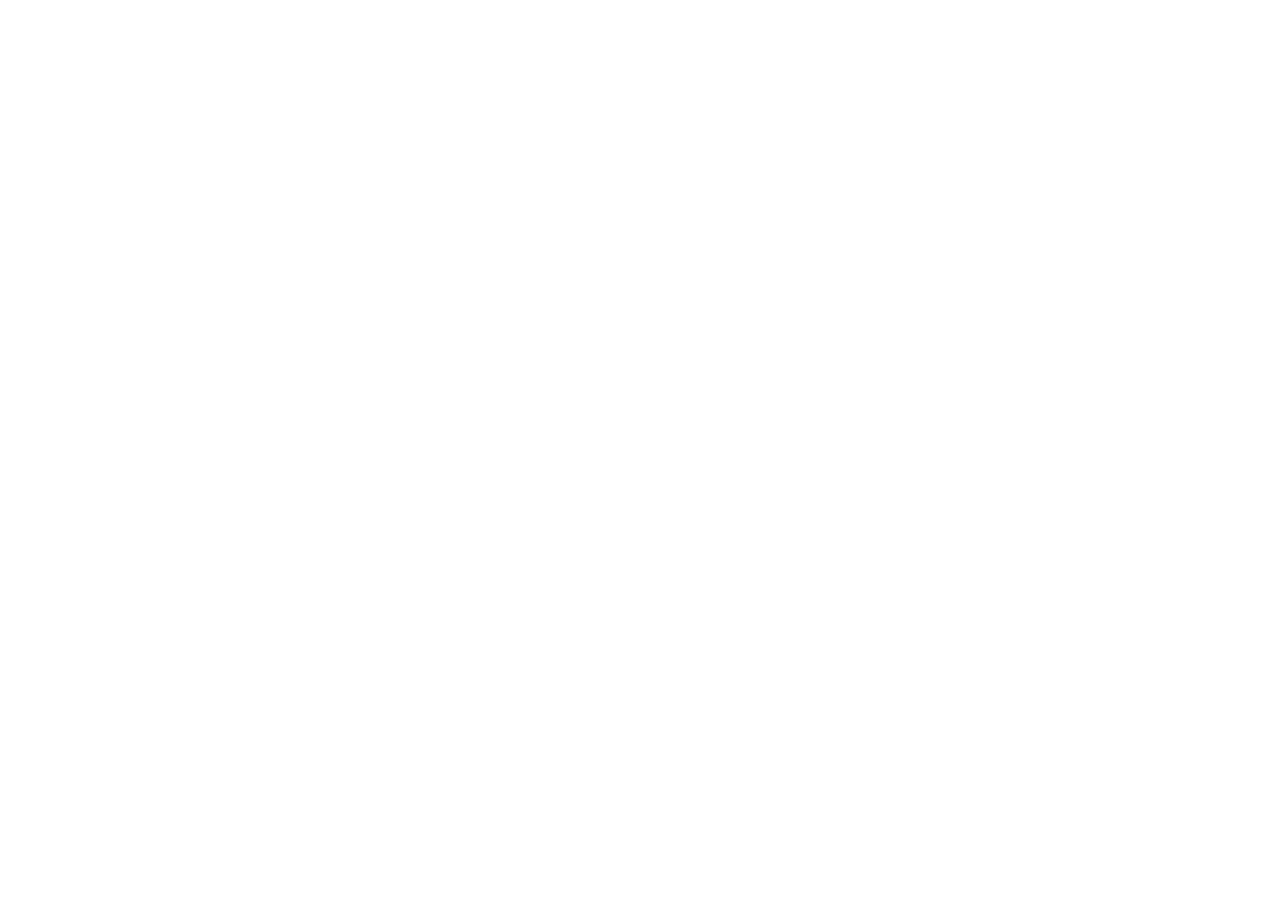
==== index.html @ 91157e6d "basic structure" ====
<!DOCTYPE html>
<html lang="en">

<head>
	<meta charset="UTF-8">
	<meta http-equiv="X-UA-Compatible" content="IE=edge">
	<meta name="viewport" content="width=device-width, initial-scale=1.0">
	<link rel="stylesheet" href="assets/styles/style.css">
	<title>Folio Agency</title>
</head>

<body>

</body>

</html>
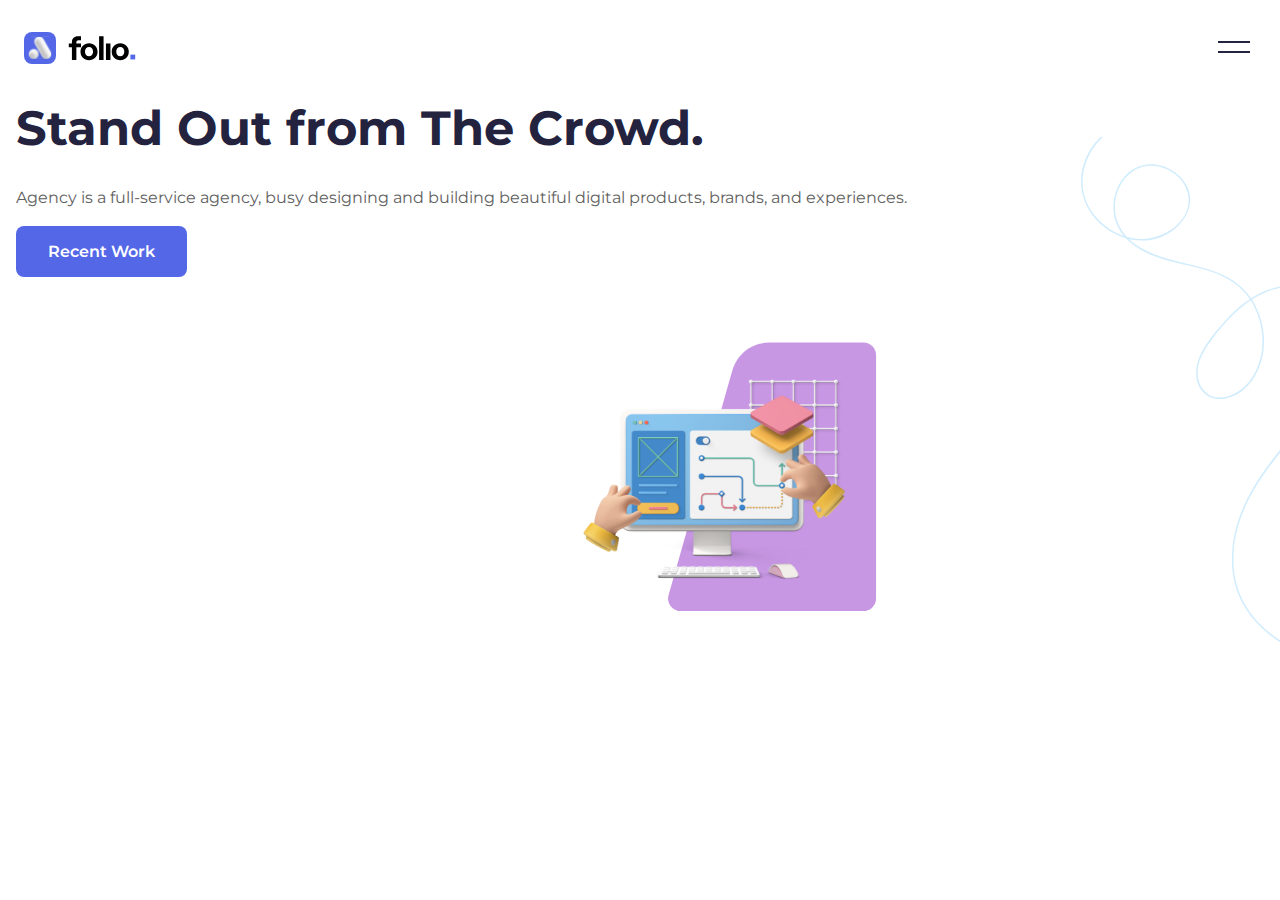
==== commit 93d78c0a: "page hero mobile complete" ====
--- a/index.html
+++ b/index.html
@@ -5,12 +5,43 @@
 	<meta charset="UTF-8">
 	<meta http-equiv="X-UA-Compatible" content="IE=edge">
 	<meta name="viewport" content="width=device-width, initial-scale=1.0">
+	<link rel="stylesheet" href="assets/styles/reset.css">
+	<link rel="preconnect" href="https://fonts.googleapis.com">
+	<link rel="preconnect" href="https://fonts.gstatic.com" crossorigin>
+	<link href="https://fonts.googleapis.com/css2?family=Montserrat:wght@400;600;700&display=swap" rel="stylesheet">
 	<link rel="stylesheet" href="assets/styles/style.css">
 	<title>Folio Agency</title>
 </head>
 
 <body>
+	<header class="header-container">
+		<img src="assets/img/logo.svg" alt="Folio's logo">
+		<button class="menu-icon" onclick="menuToggle()"><img src="assets/img/menu-hamburger.svg"
+				alt="menu hamburger icon"></button>
+		<div class="menu-open">
+			<header class="header-container dark-mode">
+				<img src="assets/img/logo-light-mode.svg" alt="Folio's logo">
+				<button class="close-menu" onclick="menuToggle()"><img src="assets/img/close.svg"
+						alt="Close icon"></button>
+			</header>
+			<ul class="menu-list">
+				<li class="list__item"><a href="#" class="list__link">Work</a></li>
+				<li class="list__item"><a href="#" class="list__link">About</a></li>
+				<li class="list__item"><a href="#" class="list__link">Services</a></li>
+				<li class="list__item"><a href="#" class="list__link">Jobs</a></li>
+			</ul>
+		</div>
+	</header>
 
+	<main class="main">
+		<h2 class="main__title">Stand Out
+			from The Crowd.</h2>
+		<p class="main__text">Agency is a full-service agency, busy designing and building beautiful digital products,
+			brands, and experiences.</p>
+		<a href="#" class="main__link">Recent Work</a>
+		<img src="assets/img/computer.svg" class="computer-image">
+	</main>
+	<script src="script.js"></script>
 </body>
 
 </html>--- a/assets/styles/style.css
+++ b/assets/styles/style.css
@@ -0,0 +1,101 @@
+:root {
+	--white: #FFFFFF;
+	--main-font: "Montserrat", sans-serif;
+	--text-light-mode: #606060;
+	--text-dark-mode: #8B8B8B;
+	--color-primary: #5468E7;
+	--color-dark: #232340;
+	--mobile-menu-color: #595976;
+
+}
+
+body {
+	font-family: var(--main-font);
+	font-weight: 400;
+	font-size: 16px;
+	background: url("/assets/img/bg-line.svg") no-repeat;
+	background-position: right;
+	height: 90vh;
+	width: 100vw;
+}
+
+.header-container {
+	display: flex;
+	justify-content: space-between;
+	margin: 2em 1.5em;
+}
+
+.menu-icon {
+	background-color: transparent;
+	border: none;
+}
+
+.menu-open {
+	display: none;
+}
+
+.menu-closed {
+	position: absolute;
+	width: 110vw;
+	display: inline-block;
+	height: 140vh;
+	top: 0px;
+	background: url("/assets/img/bg-line-light-mode.svg") no-repeat var(--color-dark);
+	background-position-x: 5.5em;
+	left: 0;
+}
+
+.close-menu {
+	border: none;
+	background-color: transparent;
+}
+
+.menu-list {
+	margin-top: 5em;
+}
+
+.list__item {
+	margin: 2em;
+}
+
+.list__link {
+	color: var(--mobile-menu-color);
+	text-decoration: none;
+	font-weight: 700;
+	font-size: 32px;
+}
+
+.list__link:hover {
+	color: var(--white);
+}
+
+.main {
+	margin: 2.5em 3em 5em 1em;
+}
+
+.main__title {
+	font-weight: 700;
+	font-size: 48px;
+	color: var(--color-dark);
+}
+
+.main__text {
+	margin: 2em 0;
+	color: var(--text-light-mode);
+	line-height: 28px;
+}
+
+.main__link {
+	background-color: var(--color-primary);
+	border: none;
+	border-radius: 8px;
+	color: var(--white);
+	padding: 1em 2em;
+	text-decoration: none;
+	font-weight: 600;
+}
+
+.computer-image {
+	height: 351px;
+	width: 105vw;
+}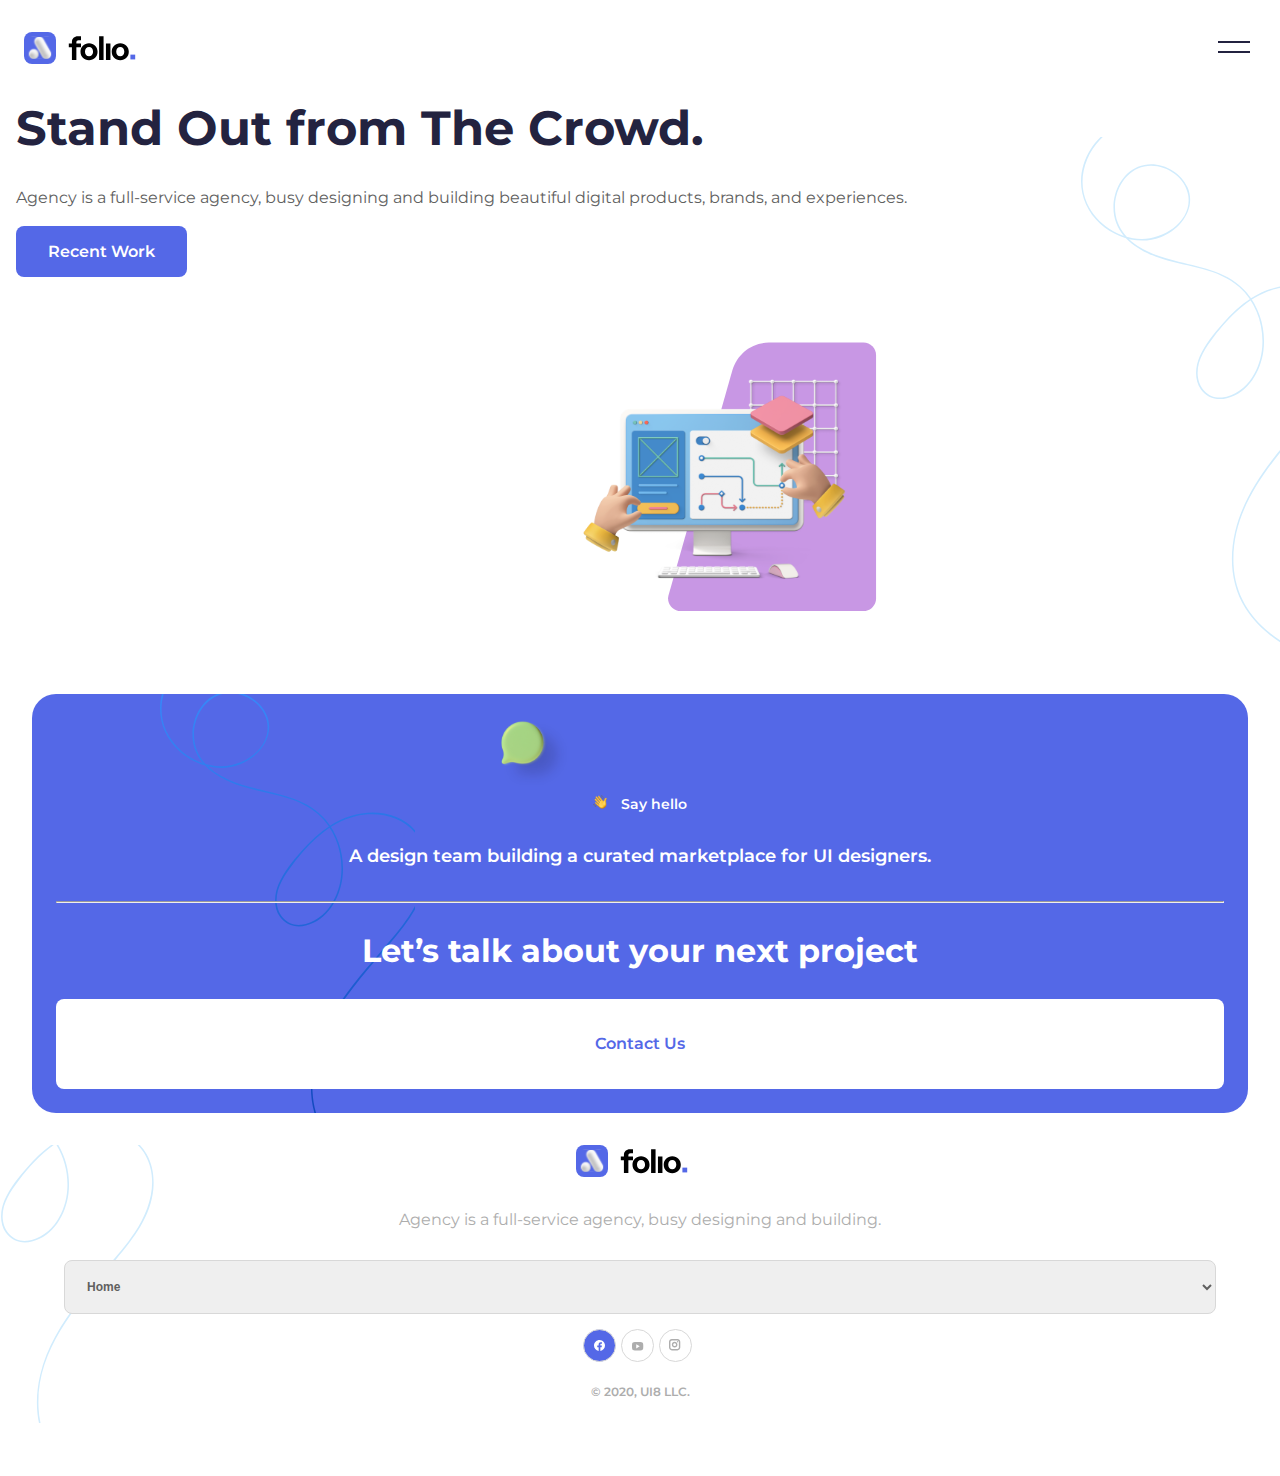
==== commit da588801: "footer added to page hero" ====
--- a/index.html
+++ b/index.html
@@ -1,47 +1,94 @@
 <!DOCTYPE html>
-<html lang="en">
+<html lang="pt-br">
 
 <head>
-	<meta charset="UTF-8">
-	<meta http-equiv="X-UA-Compatible" content="IE=edge">
-	<meta name="viewport" content="width=device-width, initial-scale=1.0">
-	<link rel="stylesheet" href="assets/styles/reset.css">
-	<link rel="preconnect" href="https://fonts.googleapis.com">
-	<link rel="preconnect" href="https://fonts.gstatic.com" crossorigin>
-	<link href="https://fonts.googleapis.com/css2?family=Montserrat:wght@400;600;700&display=swap" rel="stylesheet">
-	<link rel="stylesheet" href="assets/styles/style.css">
-	<title>Folio Agency</title>
+  <meta charset="UTF-8">
+  <meta http-equiv="X-UA-Compatible" content="IE=edge">
+  <meta name="viewport" content="width=device-width, initial-scale=1.0">
+  <link rel="stylesheet" href="assets/styles/reset.css">
+  <link rel="preconnect" href="https://fonts.googleapis.com">
+  <link rel="preconnect" href="https://fonts.gstatic.com" crossorigin>
+  <link href="https://fonts.googleapis.com/css2?family=Montserrat:wght@400;600;700&display=swap" rel="stylesheet">
+  <link rel="stylesheet" href="assets/styles/style.css">
+  <title>Folio Agency</title>
 </head>
 
 <body>
-	<header class="header-container">
-		<img src="assets/img/logo.svg" alt="Folio's logo">
-		<button class="menu-icon" onclick="menuToggle()"><img src="assets/img/menu-hamburger.svg"
-				alt="menu hamburger icon"></button>
-		<div class="menu-open">
-			<header class="header-container dark-mode">
-				<img src="assets/img/logo-light-mode.svg" alt="Folio's logo">
-				<button class="close-menu" onclick="menuToggle()"><img src="assets/img/close.svg"
-						alt="Close icon"></button>
-			</header>
-			<ul class="menu-list">
-				<li class="list__item"><a href="#" class="list__link">Work</a></li>
-				<li class="list__item"><a href="#" class="list__link">About</a></li>
-				<li class="list__item"><a href="#" class="list__link">Services</a></li>
-				<li class="list__item"><a href="#" class="list__link">Jobs</a></li>
-			</ul>
-		</div>
-	</header>
+  <header class="header-container">
+    <img src="assets/img/logo.svg" alt="Folio's logo">
+    <button class="menu-icon" onclick="menuToggle()"><img src="assets/img/menu-hamburger.svg"
+        alt="menu hamburger icon"></button>
+    <div class="menu-open">
+      <header class="header-container dark-mode">
+        <img src="assets/img/logo-light-mode.svg" alt="Folio's logo">
+        <button class="close-menu" onclick="menuToggle()"><img src="assets/img/close.svg" alt="Close icon"></button>
+      </header>
+      <ul class="menu-list">
+        <li class="list__item"><a href="#" class="list__link">Work</a></li>
+        <li class="list__item"><a href="#" class="list__link">About</a></li>
+        <li class="list__item"><a href="#" class="list__link">Services</a></li>
+        <li class="list__item"><a href="#" class="list__link">Jobs</a></li>
+      </ul>
+      <div class="footer-icon footer-dark">
+        <div class="facebook-icon icon icon-dark facebook-dark">
+          <img src="assets/img/facebook-icon.svg" alt="facebook logo">
+        </div>
+        <div class="youtube-icon icon icon-dark">
+          <img src="assets/img/youtube-icon.svg" alt="youtube logo">
+        </div>
+        <div class="instagram-icon icon icon-dark">
+          <img src="assets/img/instagram-icon.svg" alt="instagram logo">
+        </div>
+      </div>
+    </div>
+  </header>
 
-	<main class="main">
-		<h2 class="main__title">Stand Out
-			from The Crowd.</h2>
-		<p class="main__text">Agency is a full-service agency, busy designing and building beautiful digital products,
-			brands, and experiences.</p>
-		<a href="#" class="main__link">Recent Work</a>
-		<img src="assets/img/computer.svg" class="computer-image">
-	</main>
-	<script src="script.js"></script>
+  <main class="main">
+    <h2 class="main__title">Stand Out
+      from The Crowd.</h2>
+    <p class="main__text">Agency is a full-service agency, busy designing and building beautiful digital products,
+      brands, and experiences.</p>
+    <a href="#" class="main__link">Recent Work</a>
+    <img src="assets/img/computer.svg" class="computer-image">
+  </main>
+
+  <footer class="footer-container">
+    <div class="footer-contact">
+      <div class="contact__image">
+        <img src="assets/img/bubble-icon.svg" alt="bubble icon" class="bubble-image">
+      </div>
+      <div class="contact__description">
+        <h4 class="contact__message">Say hello</h4>
+        <p class="contact__text">A design team building a curated marketplace for UI designers.</p>
+      </div>
+      <hr>
+      <h2 class="contact__title">Let’s talk about your next project</h2>
+      <a href="#" class="contact__link">Contact Us</a>
+    </div>
+
+    <div class="footer-content">
+      <img src="/assets/img/logo.svg" alt="Footer logo" class="footer__logo">
+      <div>
+        <p class="footer__text">Agency is a full-service agency, busy designing and building.</p>
+      </div>
+      <select name="page" class="page">
+        <option value="home">Home</option>
+      </select>
+      <div class="footer-icon">
+        <div class="facebook-icon icon">
+          <img src="assets/img/facebook-icon.svg" alt="facebook logo">
+        </div>
+        <div class="youtube-icon icon">
+          <img src="assets/img/youtube-icon.svg" alt="youtube logo">
+        </div>
+        <div class="instagram-icon icon">
+          <img src="assets/img/instagram-icon.svg" alt="instagram logo">
+        </div>
+      </div>
+      <p class="footer__copyright">© 2020, UI8 LLC.</p>
+    </div>
+  </footer>
+  <script src="script.js"></script>
 </body>
 
 </html>--- a/assets/styles/style.css
+++ b/assets/styles/style.css
@@ -6,6 +6,8 @@
 	--color-primary: #5468E7;
 	--color-dark: #232340;
 	--mobile-menu-color: #595976;
+	--deactive: #ADADAD;
+	--strock-1: #D8D8D8;
 
 }
 
@@ -38,12 +40,14 @@
 	position: absolute;
 	width: 110vw;
 	display: inline-block;
-	height: 140vh;
+	height: 108em;
 	top: 0px;
 	background: url("/assets/img/bg-line-light-mode.svg") no-repeat var(--color-dark);
 	background-position-x: 5.5em;
 	left: 0;
 }
+
+
 
 .close-menu {
 	border: none;
@@ -98,4 +102,125 @@
 .computer-image {
 	height: 351px;
 	width: 105vw;
+}
+
+.footer-contact {
+	margin: 2em;
+	border-radius: 24px;
+	text-align: center;
+	padding: 1.5em;
+	color: var(--white);
+	background: var(--color-primary) url("/assets/img/line-footer.svg") no-repeat;
+	background-position: 10vw -5vh;
+}
+
+.contact__image {
+	width: 75vw;
+}
+
+.contact__message {
+	font-size: 14px;
+	font-weight: 600;
+}
+
+.contact__message::before {
+	content: url("/assets/img/hello-icon.svg");
+	margin-right: 1em;
+}
+
+.contact__text {
+	font-size: 18px;
+	font-weight: 600;
+	margin: 2em 0;
+}
+
+.contact__title {
+	font-size: 32px;
+	font-weight: 700;
+	margin: 1em 0;
+}
+
+.contact__link {
+	background-color: var(--white);
+	display: flex;
+	align-items: center;
+	justify-content: center;
+	height: 10vh;
+	border-radius: 8px;
+	text-decoration: none;
+	color: var(--color-primary);
+	font-weight: 600;
+}
+
+.footer-content {
+	text-align: center;
+	width: 100vw;
+	background: url("/assets/img/footer-line.svg") no-repeat;
+	background-position: 0 -20vh;
+}
+
+.footer__text {
+	margin: 2em 0;
+	color: var(--deactive);
+}
+
+.page {
+	display: inline-block;
+	width: 90vw;
+	font-size: 12px;
+	font-weight: 600;
+	color: var(--text-light-mode);
+	padding: 1.5em;
+	border: 1px solid var(--strock-1);
+	border-radius: 8px;
+}
+
+.footer-icon {
+	display: flex;
+	margin: 15px;
+	justify-content: center;
+}
+
+.icon {
+	margin-right: .3em;
+	width: 11px;
+	height: 11px;
+	border: 1px solid var(--strock-1);
+	border-radius: 50%;
+	padding: .5em;
+}
+
+.facebook-icon {
+	background-color: var(--color-primary);
+}
+
+.facebook-icon,
+.youtube-icon,
+.instagram-icon {
+	width: 15px;
+	height: 15px;
+}
+
+.footer__copyright {
+	font-size: 12px;
+	font-weight: 600;
+	color: var(--deactive);
+	height: 10vh;
+	margin-top: 2em;
+}
+
+.facebook-dark {
+	background-color: transparent;
+}
+
+.footer-dark {
+	justify-content: flex-start;
+	height: 20vh;
+	align-items: flex-end;
+	margin-left: 2em;
+}
+
+.icon-dark {
+	margin-right: 2em;
+	text-align: center;
 }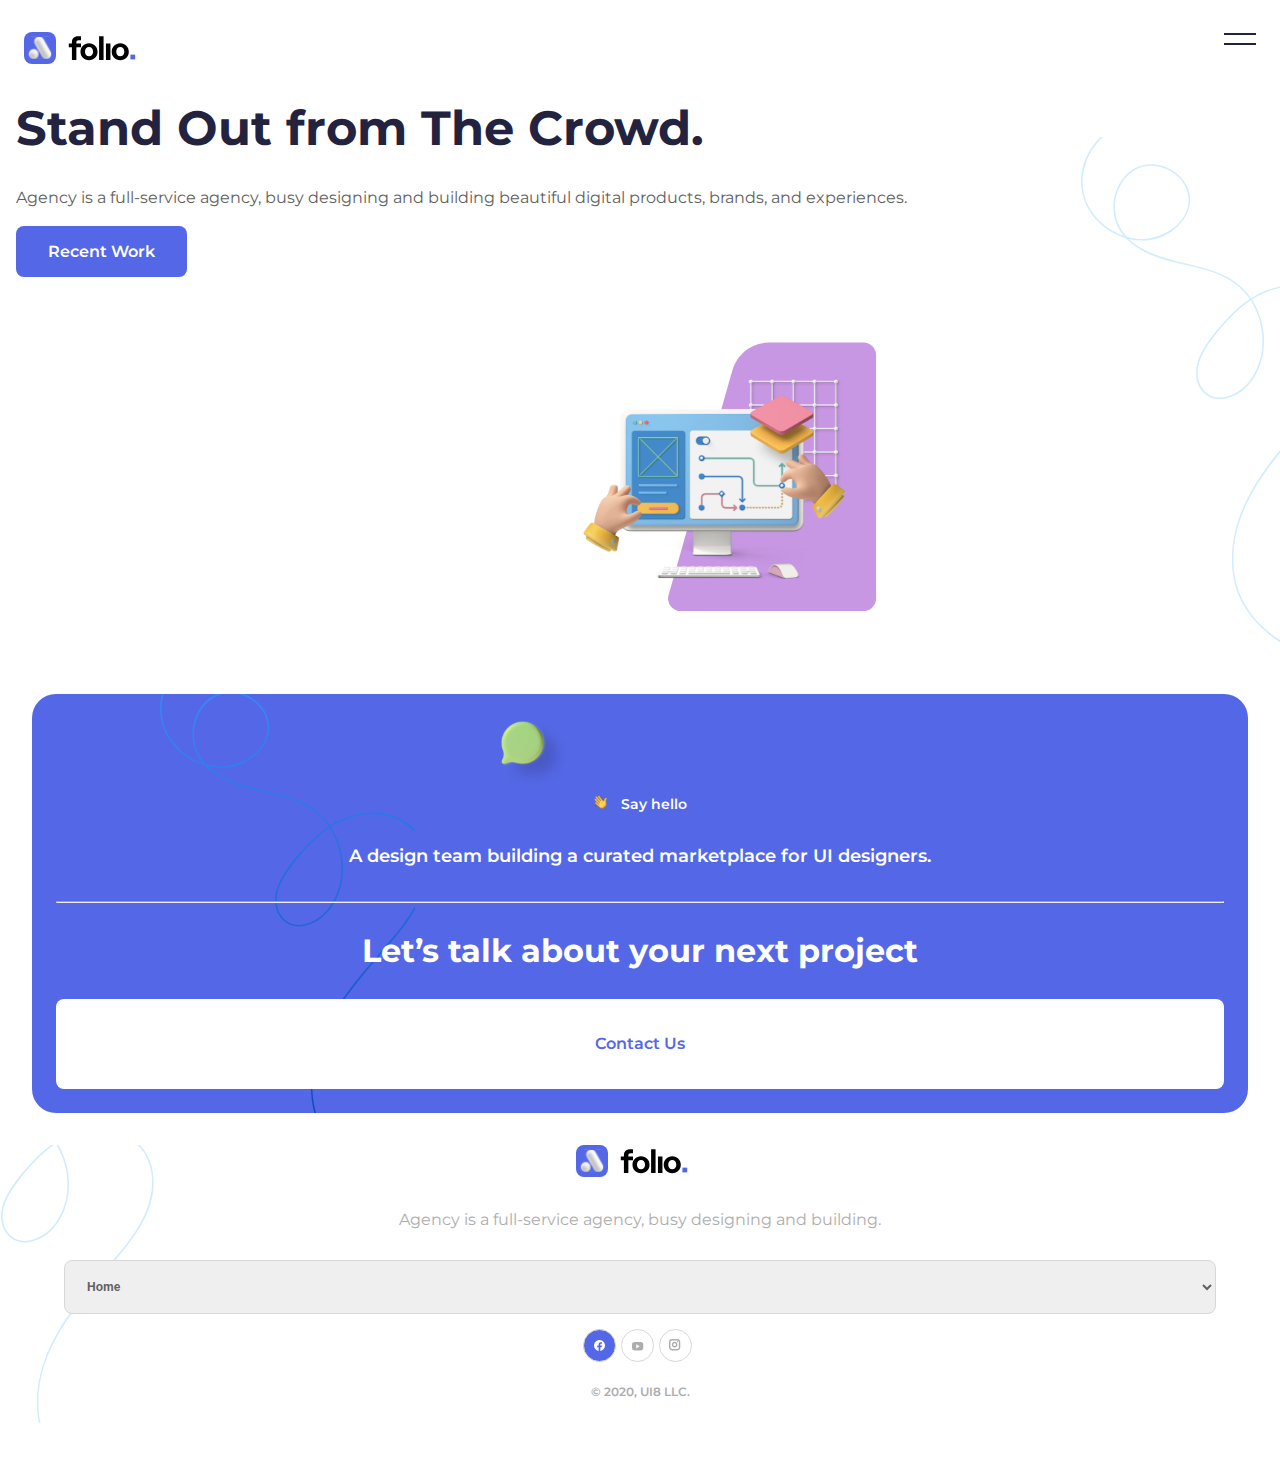
==== commit d66af4fe: "page about mobile complete" ====
--- a/index.html
+++ b/index.html
@@ -15,32 +15,8 @@
 
 <body>
   <header class="header-container">
-    <img src="assets/img/logo.svg" alt="Folio's logo">
-    <button class="menu-icon" onclick="menuToggle()"><img src="assets/img/menu-hamburger.svg"
-        alt="menu hamburger icon"></button>
-    <div class="menu-open">
-      <header class="header-container dark-mode">
-        <img src="assets/img/logo-light-mode.svg" alt="Folio's logo">
-        <button class="close-menu" onclick="menuToggle()"><img src="assets/img/close.svg" alt="Close icon"></button>
-      </header>
-      <ul class="menu-list">
-        <li class="list__item"><a href="#" class="list__link">Work</a></li>
-        <li class="list__item"><a href="#" class="list__link">About</a></li>
-        <li class="list__item"><a href="#" class="list__link">Services</a></li>
-        <li class="list__item"><a href="#" class="list__link">Jobs</a></li>
-      </ul>
-      <div class="footer-icon footer-dark">
-        <div class="facebook-icon icon icon-dark facebook-dark">
-          <img src="assets/img/facebook-icon.svg" alt="facebook logo">
-        </div>
-        <div class="youtube-icon icon icon-dark">
-          <img src="assets/img/youtube-icon.svg" alt="youtube logo">
-        </div>
-        <div class="instagram-icon icon icon-dark">
-          <img src="assets/img/instagram-icon.svg" alt="instagram logo">
-        </div>
-      </div>
-    </div>
+    <img src="/assets/img/logo.svg" alt="Folio's logo">
+    <a href="/pages/menu.html"><img src="/assets/img/menu-hamburger.svg" alt="menu hamburger icon"></a>
   </header>
 
   <main class="main">
@@ -48,7 +24,7 @@
       from The Crowd.</h2>
     <p class="main__text">Agency is a full-service agency, busy designing and building beautiful digital products,
       brands, and experiences.</p>
-    <a href="#" class="main__link">Recent Work</a>
+    <a href="404.html" class="main__link">Recent Work</a>
     <img src="assets/img/computer.svg" class="computer-image">
   </main>
 
@@ -63,7 +39,7 @@
       </div>
       <hr>
       <h2 class="contact__title">Let’s talk about your next project</h2>
-      <a href="#" class="contact__link">Contact Us</a>
+      <a href="404.html" class="contact__link">Contact Us</a>
     </div>
 
     <div class="footer-content">
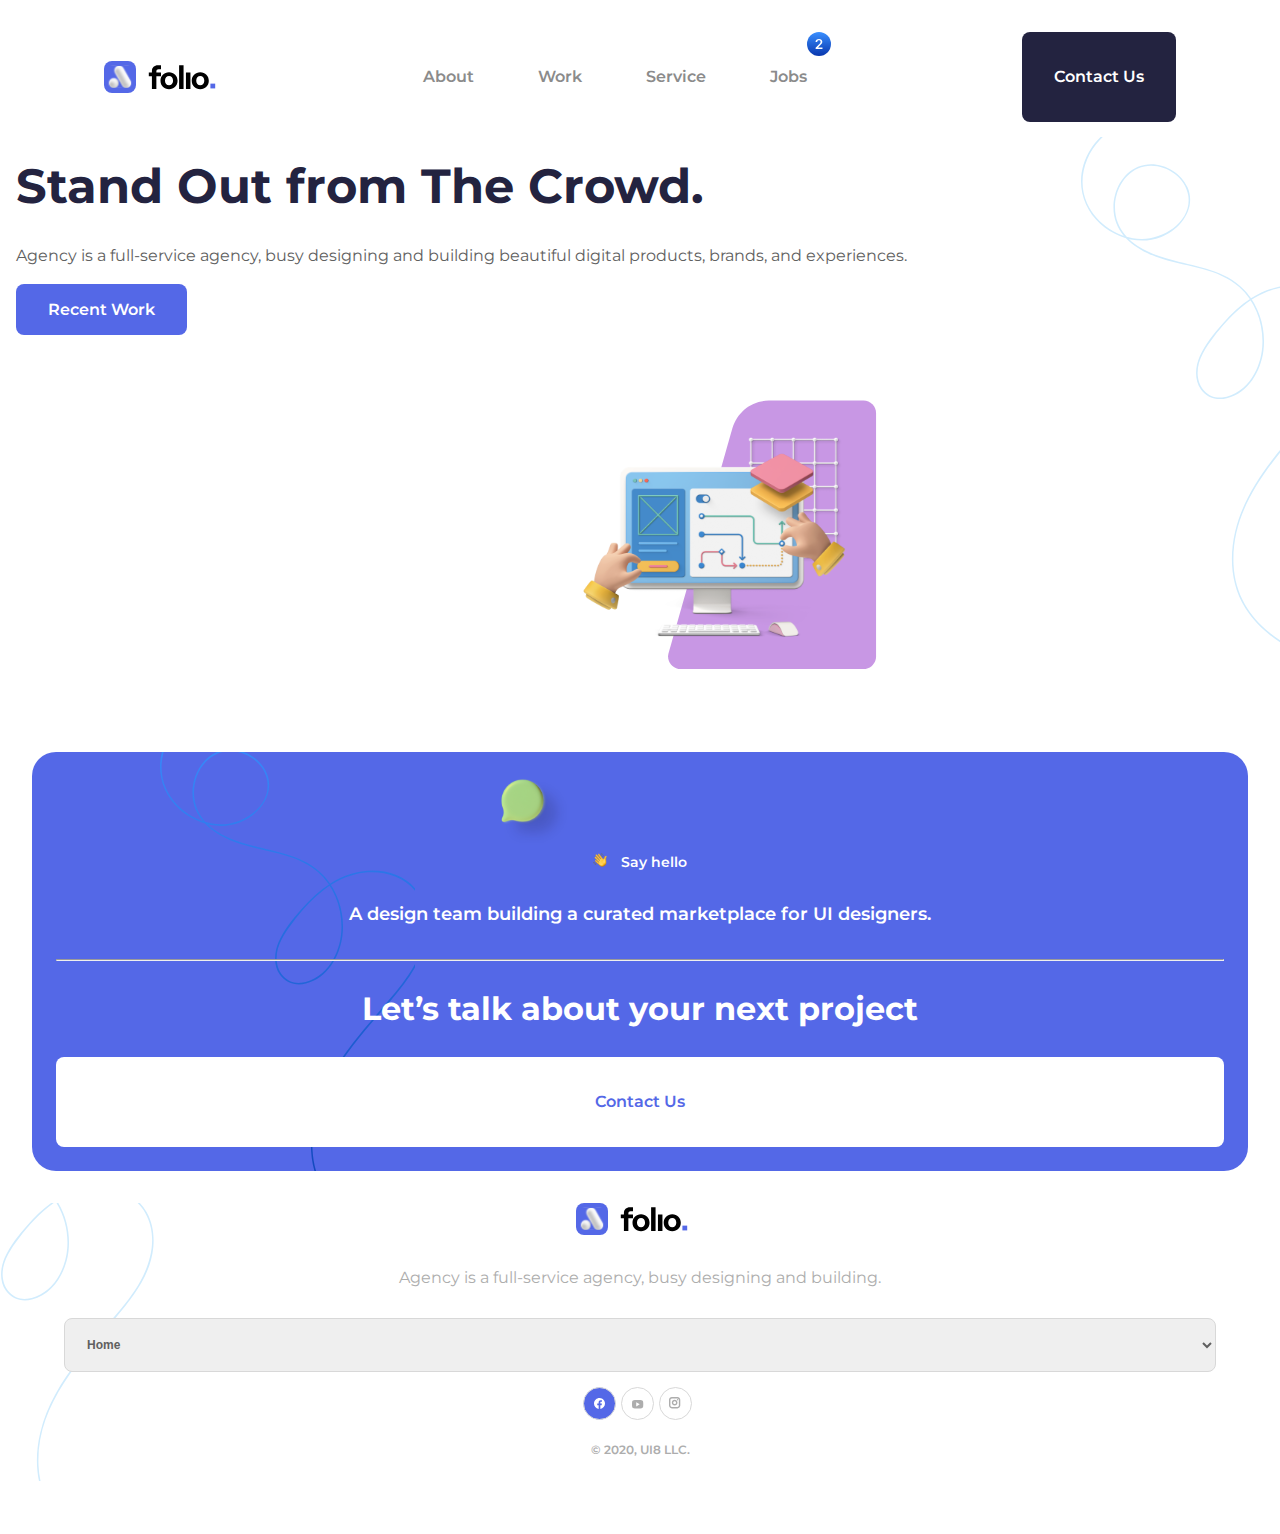
==== commit 4a483c96: "header tablet update" ====
--- a/index.html
+++ b/index.html
@@ -16,7 +16,17 @@
 <body>
   <header class="header-container">
     <img src="/assets/img/logo.svg" alt="Folio's logo">
-    <a href="/pages/menu.html"><img src="/assets/img/menu-hamburger.svg" alt="menu hamburger icon"></a>
+    <nav class="navbar">
+      <ul class="navbar__list">
+        <li class="navbar__item"><a href="pages/about.html" class="navbar__link">About</a></li>
+        <li class="navbar__item"><a href="pages/work.html" class="navbar__link">Work</a></li>
+        <li class="navbar__item"><a href="pages/service.html" class="navbar__link">Service</a></li>
+        <li class="navbar__item"><a href="pages/cta.html" class="navbar__link navbar__link-jobs">Jobs</a></li>
+      </ul>
+    </nav>
+    <a href="404.html" class="contact__link contact__link-navbar">Contact Us</a>
+    <a href="/pages/menu.html" class="menu-hamburguer"><img src="/assets/img/menu-hamburger.svg"
+        alt="menu hamburger icon"></a>
   </header>
 
   <main class="main">
@@ -64,7 +74,6 @@
       <p class="footer__copyright">© 2020, UI8 LLC.</p>
     </div>
   </footer>
-  <script src="script.js"></script>
 </body>
 
 </html>--- a/assets/styles/style.css
+++ b/assets/styles/style.css
@@ -38,17 +38,15 @@
 
 .menu-closed {
 	position: absolute;
-	width: 110vw;
+	width: 100vw;
 	display: inline-block;
-	height: 108em;
+	height: 100vh;
 	top: 0px;
 	background: url("/assets/img/bg-line-light-mode.svg") no-repeat var(--color-dark);
 	background-position-x: 5.5em;
 	left: 0;
 }
 
-
-
 .close-menu {
 	border: none;
 	background-color: transparent;
@@ -60,6 +58,7 @@
 
 .list__item {
 	margin: 2em;
+	list-style: none;
 }
 
 .list__link {
@@ -223,4 +222,63 @@
 .icon-dark {
 	margin-right: 2em;
 	text-align: center;
+}
+
+.navbar {
+	display: none;
+}
+
+.contact__link-navbar {
+	display: none;
+}
+
+@media screen and (min-width: 768px) {
+	.header-container {
+		justify-content: space-around;
+	}
+
+	.navbar {
+		display: flex;
+		align-items: center;
+	}
+
+	.navbar__list {
+		display: flex;
+		align-items: center;
+	}
+
+	.navbar__item {
+		margin: 0 2em;
+	}
+
+	.navbar__link {
+		color: var(--text-dark-mode);
+		font-weight: 600;
+		text-decoration: none;
+	}
+
+	.navbar__link:hover {
+		color: var(--color-primary);
+	}
+
+	.navbar__link-jobs {
+		display: flex;
+		align-items: center;
+	}
+
+	.navbar__link-jobs::after {
+		content: url('/assets/img/notification\(2\).svg');
+		height: 10vh;
+	}
+
+	.contact__link-navbar {
+		display: flex;
+		background-color: var(--color-dark);
+		color: var(--white);
+		padding: 0 2em;
+	}
+
+	.menu-hamburguer {
+		display: none;
+	}
 }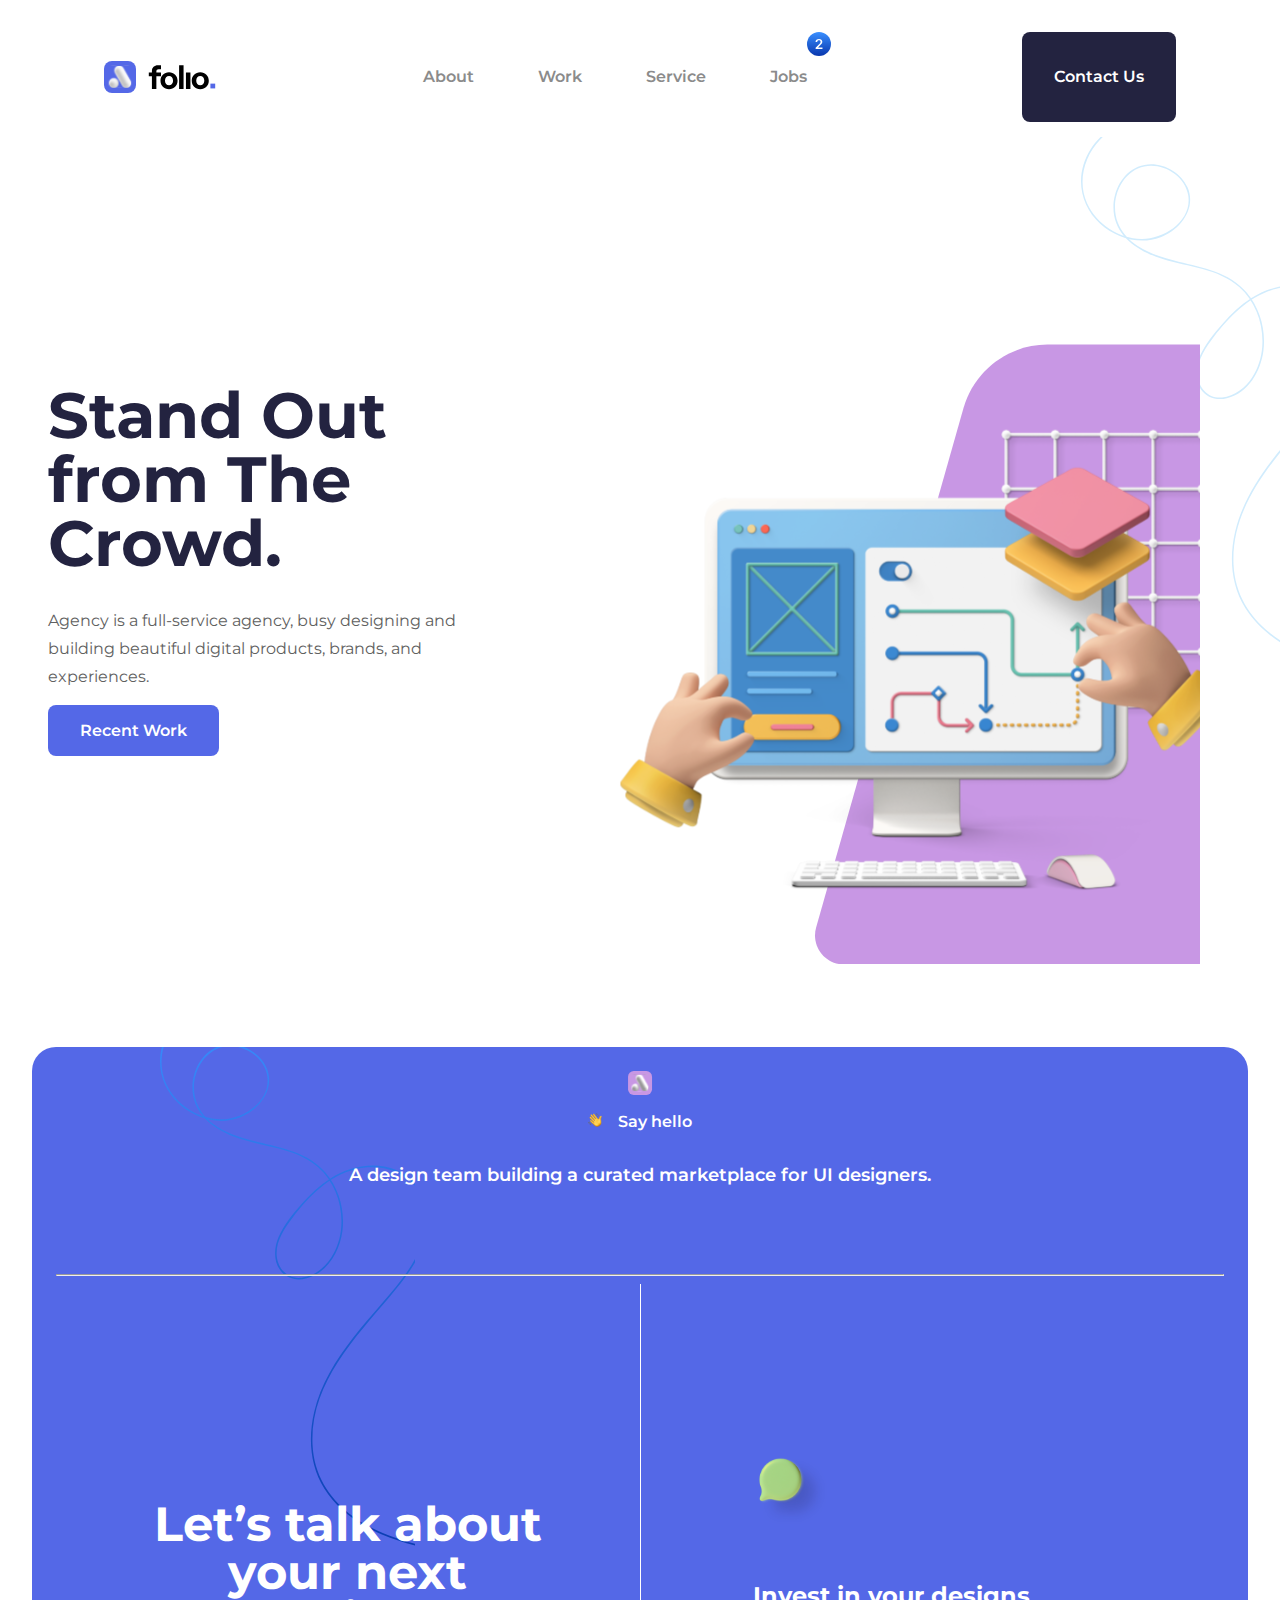
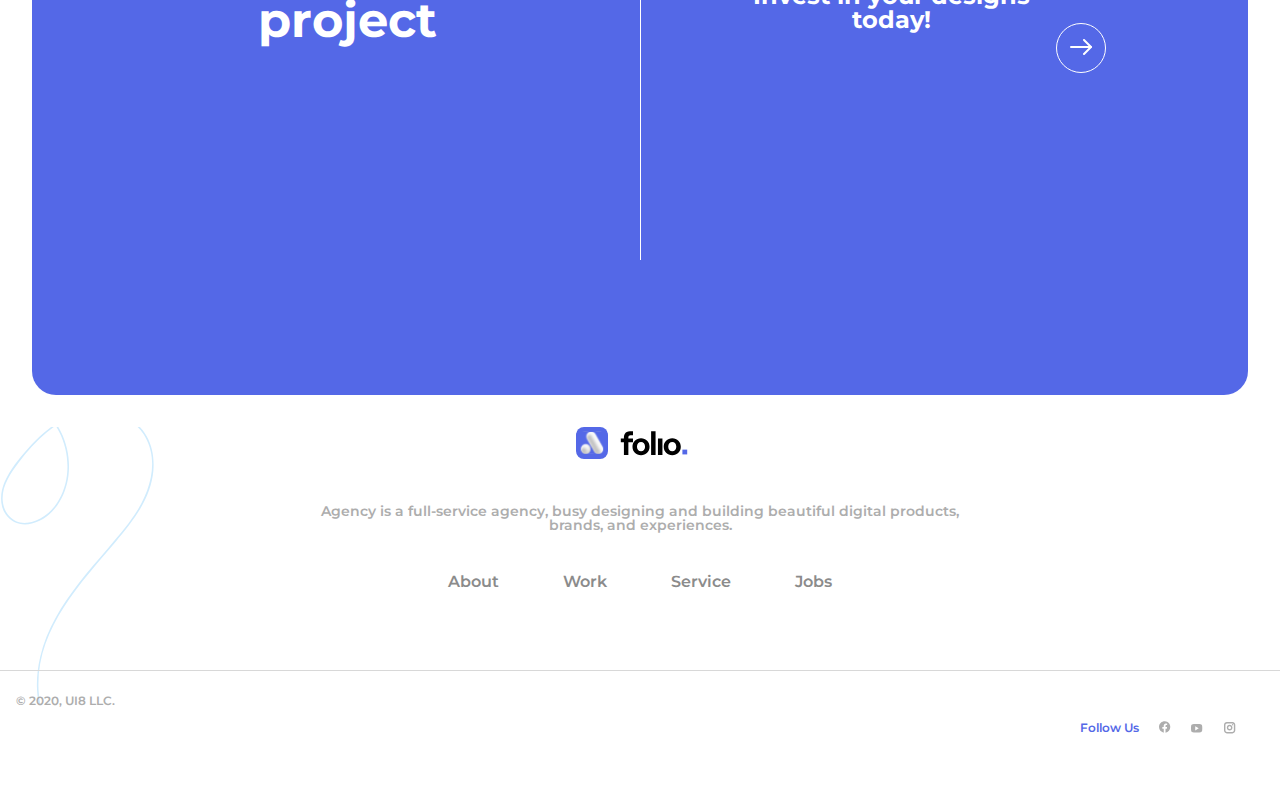
==== commit d6fe7705: "page hero tablet complete" ====
--- a/index.html
+++ b/index.html
@@ -15,7 +15,7 @@
 
 <body>
   <header class="header-container">
-    <img src="/assets/img/logo.svg" alt="Folio's logo">
+    <a href="index.html" class="logo__link"><img src="/assets/img/logo.svg" alt="Folio's logo"></a>
     <nav class="navbar">
       <ul class="navbar__list">
         <li class="navbar__item"><a href="pages/about.html" class="navbar__link">About</a></li>
@@ -24,31 +24,51 @@
         <li class="navbar__item"><a href="pages/cta.html" class="navbar__link navbar__link-jobs">Jobs</a></li>
       </ul>
     </nav>
-    <a href="404.html" class="contact__link contact__link-navbar">Contact Us</a>
+    <a href="404.html" class="contact__link-navbar">Contact Us</a>
     <a href="/pages/menu.html" class="menu-hamburguer"><img src="/assets/img/menu-hamburger.svg"
         alt="menu hamburger icon"></a>
   </header>
 
   <main class="main">
-    <h2 class="main__title">Stand Out
-      from The Crowd.</h2>
-    <p class="main__text">Agency is a full-service agency, busy designing and building beautiful digital products,
-      brands, and experiences.</p>
-    <a href="404.html" class="main__link">Recent Work</a>
-    <img src="assets/img/computer.svg" class="computer-image">
+    <div class="main__description">
+      <h2 class="main__title">Stand Out
+        from The Crowd.</h2>
+      <p class="main__text">Agency is a full-service agency, busy designing and building beautiful digital products,
+        brands, and experiences.</p>
+      <a href="404.html" class="main__link">Recent Work</a>
+    </div>
+    <div class="main__image">
+      <img src="assets/img/computer.svg" class="computer-image">
+    </div>
   </main>
 
   <footer class="footer-container">
     <div class="footer-contact">
       <div class="contact__image">
         <img src="assets/img/bubble-icon.svg" alt="bubble icon" class="bubble-image">
+        <img src="assets/img/footer-symbol-tablet.svg" alt="logo symbol" class="logo-symbol">
       </div>
       <div class="contact__description">
         <h4 class="contact__message">Say hello</h4>
         <p class="contact__text">A design team building a curated marketplace for UI designers.</p>
       </div>
       <hr>
-      <h2 class="contact__title">Let’s talk about your next project</h2>
+
+      <div class="contact__information">
+        <div class="information">
+          <h2 class="contact__title">Let’s talk about your next project</h2>
+        </div>
+        <div class="sub-information">
+          <div class="contact__subimage">
+            <img src="assets/img/bubble-icon.svg" alt="bubble icon" class="second-bubble">
+          </div>
+          <p class="contact__subtext">Invest in your designs today!</p>
+          <div class="next__page">
+            <a href="service.html" class="page__link"><img src="/assets/img/arrow-next.svg"
+                alt="arrow icon to right"></a>
+          </div>
+        </div>
+      </div>
       <a href="404.html" class="contact__link">Contact Us</a>
     </div>
 
@@ -56,22 +76,38 @@
       <img src="/assets/img/logo.svg" alt="Footer logo" class="footer__logo">
       <div>
         <p class="footer__text">Agency is a full-service agency, busy designing and building.</p>
+        <p class="footer__text-tablet">Agency is a full-service agency, busy designing and building beautiful digital
+          products, brands, and experiences.</p>
       </div>
       <select name="page" class="page">
         <option value="home">Home</option>
       </select>
-      <div class="footer-icon">
-        <div class="facebook-icon icon">
-          <img src="assets/img/facebook-icon.svg" alt="facebook logo">
+      <nav class="navbar-footer">
+        <ul class="navbar__list">
+          <li class="navbar__item"><a href="pages/about.html" class="navbar__link">About</a></li>
+          <li class="navbar__item"><a href="pages/work.html" class="navbar__link">Work</a></li>
+          <li class="navbar__item"><a href="pages/service.html" class="navbar__link">Service</a></li>
+          <li class="navbar__item"><a href="pages/cta.html" class="navbar__link">Jobs</a></li>
+        </ul>
+      </nav>
+      <div class="footer__information">
+        <div class="footer-icon">
+          <a href="404.html" class="icon__link">Follow Us</a>
+          <div class="facebook-icon icon">
+            <img src="assets/img/facebook-icon.svg" alt="facebook logo">
+          </div>
+          <div class="facebook-icon-tablet icon">
+            <img src="assets/img/logo-facebook-tablet.svg" alt="facebook logo">
+          </div>
+          <div class="youtube-icon icon">
+            <img src="assets/img/youtube-icon.svg" alt="youtube logo">
+          </div>
+          <div class="instagram-icon icon">
+            <img src="assets/img/instagram-icon.svg" alt="instagram logo">
+          </div>
         </div>
-        <div class="youtube-icon icon">
-          <img src="assets/img/youtube-icon.svg" alt="youtube logo">
-        </div>
-        <div class="instagram-icon icon">
-          <img src="assets/img/instagram-icon.svg" alt="instagram logo">
-        </div>
+        <p class="footer__copyright">© 2020, UI8 LLC.</p>
       </div>
-      <p class="footer__copyright">© 2020, UI8 LLC.</p>
     </div>
   </footer>
 </body>
--- a/assets/styles/style.css
+++ b/assets/styles/style.css
@@ -27,6 +27,11 @@
 	margin: 2em 1.5em;
 }
 
+.logo__link {
+	display: flex;
+	align-items: center;
+}
+
 .menu-icon {
 	background-color: transparent;
 	border: none;
@@ -232,6 +237,34 @@
 	display: none;
 }
 
+.logo-symbol {
+	display: none;
+}
+
+.sub-information {
+	display: none;
+}
+
+.footer__text-tablet {
+	display: none;
+}
+
+.navbar-footer {
+	display: none;
+}
+
+.footer__information {
+	display: block;
+}
+
+.facebook-icon-tablet {
+	display: none;
+}
+
+.icon__link {
+	display: none;
+}
+
 @media screen and (min-width: 768px) {
 	.header-container {
 		justify-content: space-around;
@@ -276,9 +309,176 @@
 		background-color: var(--color-dark);
 		color: var(--white);
 		padding: 0 2em;
+		align-items: center;
+		justify-content: center;
+		height: 10vh;
+		border-radius: 8px;
+		text-decoration: none;
+		font-weight: 600;
 	}
 
 	.menu-hamburguer {
 		display: none;
 	}
+
+	.main {
+		display: flex;
+		align-items: center;
+		margin-left: 3em;
+		margin-top: 0;
+	}
+
+	.main__title {
+		font-size: 64px;
+	}
+
+	.main__image {
+		margin-right: 2em;
+	}
+
+	.computer-image {
+		height: 90vh;
+		width: 53vw;
+	}
+
+	.footer-contact {
+		height: 100vh;
+	}
+
+	.bubble-image {
+		display: none;
+	}
+
+	.contact__image {
+		width: 100%;
+		display: flex;
+		justify-content: center;
+	}
+
+	.logo-symbol {
+		display: inline-block;
+	}
+
+	.contact__message {
+		margin: 1em 0;
+		font-size: 16px;
+	}
+
+	.contact__text {
+		width: 50%;
+		margin: 2em auto 5em;
+	}
+
+	.contact__link {
+		display: none;
+	}
+
+	.contact__information {
+		display: flex;
+		align-items: center;
+	}
+
+	.information {
+		border-right: 1px solid;
+		height: 64vh;
+		display: flex;
+		align-items: center;
+		justify-content: center;
+		width: 50%;
+	}
+
+	.contact__title {
+		width: 70%;
+		font-size: 48px;
+	}
+
+	.sub-information {
+		display: flex;
+		margin: 0 auto;
+		height: 26vh;
+	}
+
+	.second-bubble {
+		position: absolute;
+		margin: 0 2em;
+	}
+
+	.contact__subtext {
+		align-self: center;
+		font-size: 24px;
+		font-weight: 700;
+		margin-top: 3em;
+		width: 80%;
+	}
+
+	.next__page {
+		align-self: flex-end;
+		margin-bottom: 1em;
+		width: 48px;
+		height: 48px;
+		border-radius: 50%;
+		border: 1px solid var(--white);
+		display: flex;
+		align-items: center;
+		justify-content: center;
+	}
+
+	.footer__text {
+		display: none;
+	}
+
+	.footer__text-tablet {
+		display: block;
+		color: var(--deactive);
+		width: 50%;
+		margin: 3em auto;
+		font-weight: 600;
+		font-size: 14px;
+	}
+
+	.page {
+		display: none;
+	}
+
+	.navbar-footer {
+		display: flex;
+		justify-content: center;
+		border-bottom: 1px solid var(--strock-1);
+		padding-bottom: 5em;
+	}
+
+	.footer__information {
+		display: flex;
+		flex-direction: row-reverse;
+		justify-content: space-between;
+		margin: 0 1em;
+	}
+
+	.icon {
+		border: none;
+		display: flex;
+		align-items: center;
+		align-self: center;
+		width: auto;
+		height: auto;
+	}
+
+	.icon__link {
+		display: flex;
+		align-items: center;
+		margin-right: 1em;
+		text-decoration: none;
+		color: var(--color-primary);
+		font-size: 12px;
+		font-weight: 600;
+	}
+
+	.facebook-icon {
+		display: none;
+	}
+
+	.facebook-icon-tablet {
+		display: block;
+		background: transparent;
+	}
 }